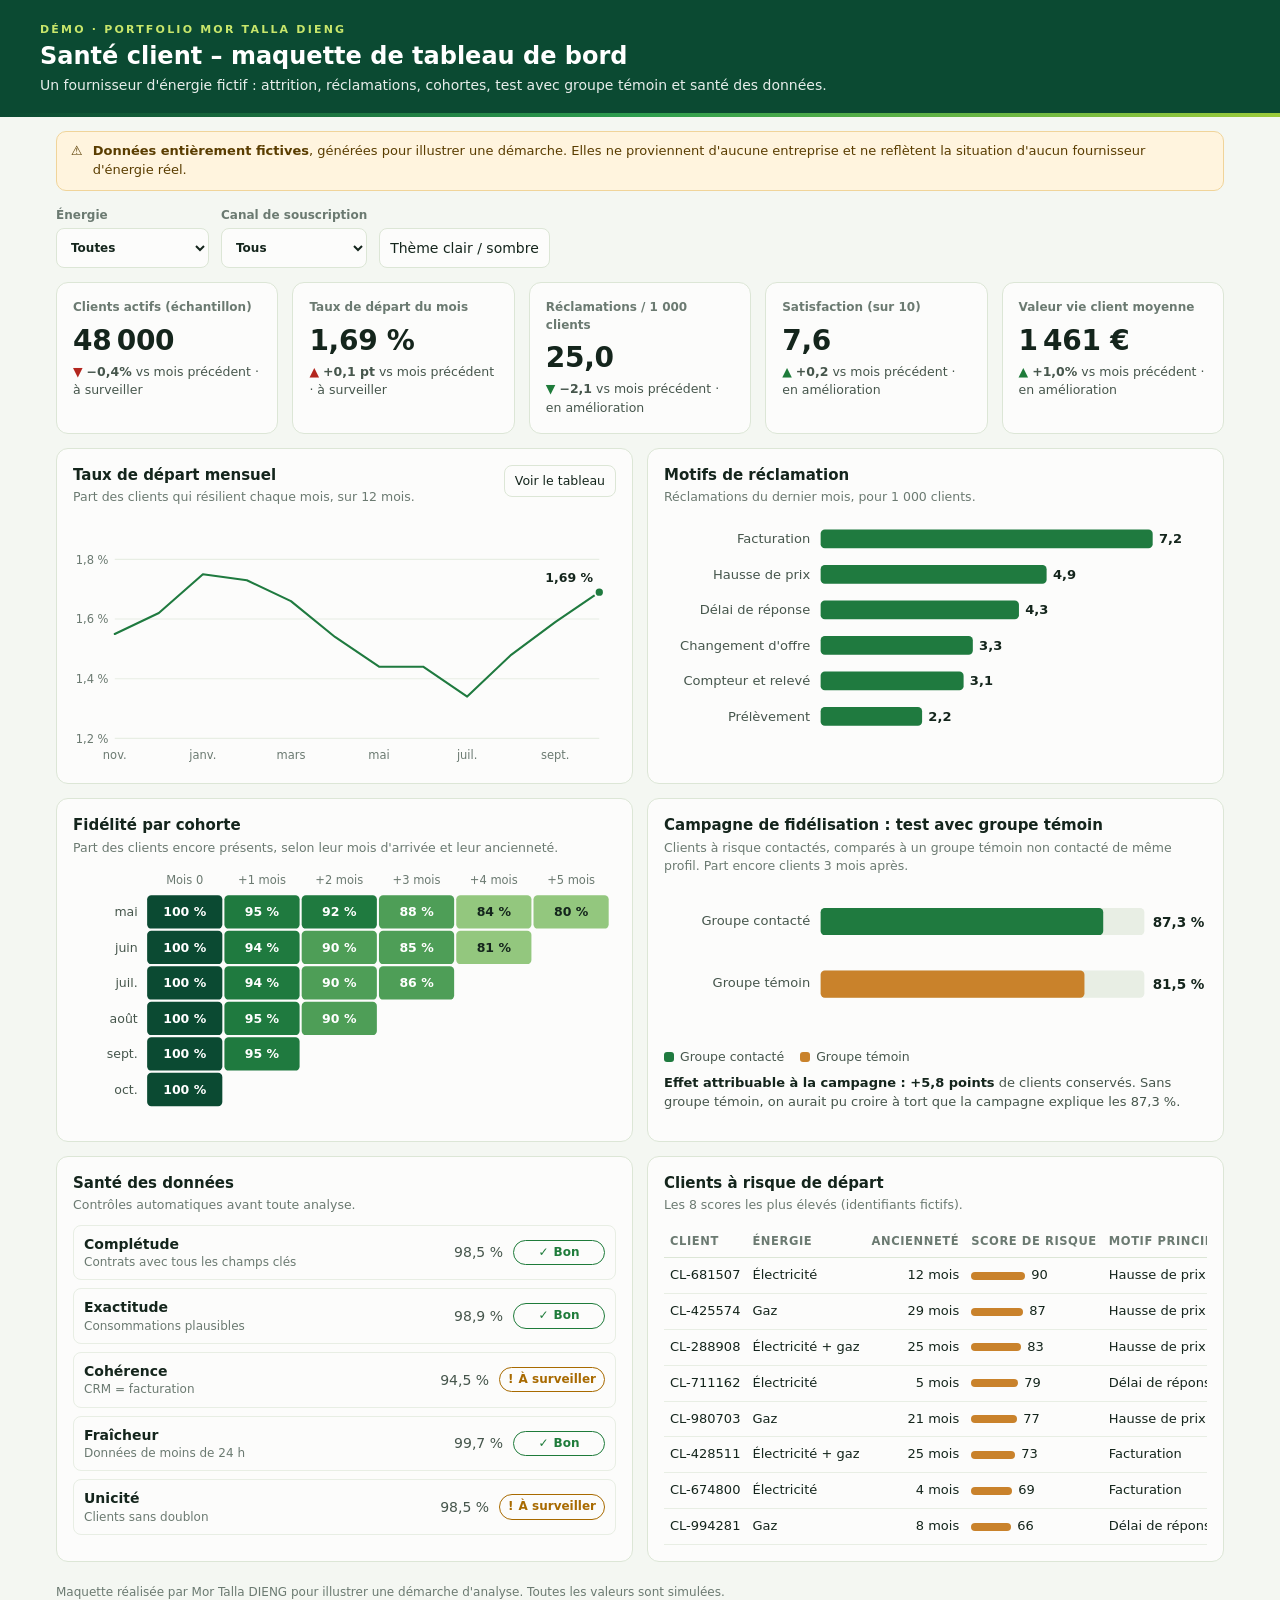
==== sante-client.html @ a7ab8a66 "Add files via upload" ====
<!doctype html>
<html lang="fr">
<head>
<meta charset="utf-8">
<meta name="viewport" content="width=device-width, initial-scale=1">
<title>Santé client – démo | Mor Talla DIENG</title>
<style>
:root{
  --bg:#F4F7F2;--surface:#FCFCFB;--ink:#14251C;--ink2:#46564C;--muted:#6B7A71;--line:#DCE6D6;--grid:#E8EEE4;
  --brand:#0B4A32;--brand2:#1F7A3F;--lime:#9CCB3B;--s1:#1F7A3F;--s2:#C9822B;
  --good:#1E7B3A;--warn:#A86A00;--crit:#B3261E;
  --seq0:#EEF6E6;--seq1:#C9E4B4;--seq2:#93C77E;--seq3:#4E9E57;--seq4:#1F7A3F;--seq5:#0B4A32;
}
@media (prefers-color-scheme: dark){
  :root:not([data-theme="light"]){
    --bg:#0E1712;--surface:#15211A;--ink:#E7EFE9;--ink2:#B9C7BE;--muted:#93A399;--line:#2A3A30;--grid:#223028;
    --brand:#0B4A32;--brand2:#5FB673;--s1:#5FB673;--s2:#E0A050;
    --good:#6CC685;--warn:#E3A93F;--crit:#F07A70;
    --seq0:#1B2A21;--seq1:#20452D;--seq2:#2B6A3D;--seq3:#3F8F52;--seq4:#68B677;--seq5:#A6DA9F;
  }
}
:root[data-theme="dark"]{
  --bg:#0E1712;--surface:#15211A;--ink:#E7EFE9;--ink2:#B9C7BE;--muted:#93A399;--line:#2A3A30;--grid:#223028;
  --brand:#0B4A32;--brand2:#5FB673;--s1:#5FB673;--s2:#E0A050;
  --good:#6CC685;--warn:#E3A93F;--crit:#F07A70;
  --seq0:#1B2A21;--seq1:#20452D;--seq2:#2B6A3D;--seq3:#3F8F52;--seq4:#68B677;--seq5:#A6DA9F;
}
*{box-sizing:border-box}
body{margin:0;background:var(--bg);color:var(--ink);font-family:Inter,system-ui,-apple-system,"Segoe UI",sans-serif;font-size:14px;line-height:1.45}
header{background:var(--brand);color:#fff;padding:22px 16px 18px;position:relative}
header:after{content:"";position:absolute;left:0;right:0;bottom:-4px;height:4px;background:linear-gradient(90deg,#0B4A32,#2E9E4F 50%,#9CCB3B)}
.wrap{max-width:1200px;margin:0 auto;padding:0 16px}
header .wrap{padding:0}
.kick{font-size:11px;letter-spacing:.2em;text-transform:uppercase;color:#C8E66B;font-weight:600}
h1{margin:4px 0 4px;font-size:24px;line-height:1.2}
.sub{opacity:.9;font-size:14px}
.demo{margin:18px auto 0;background:#FFF4DE;color:#5A3D00;border:1px solid #F0D49A;border-radius:10px;padding:10px 14px;font-size:13px;display:flex;gap:10px;align-items:flex-start}
@media (prefers-color-scheme: dark){:root:not([data-theme="light"]) .demo{background:#3A2C10;color:#F5DDB0;border-color:#6B5321}}
:root[data-theme="dark"] .demo{background:#3A2C10;color:#F5DDB0;border-color:#6B5321}
.filters{display:flex;flex-wrap:wrap;gap:12px;align-items:flex-end;margin:16px 0 4px}
.filters label{display:flex;flex-direction:column;gap:4px;font-size:12px;color:var(--muted);font-weight:600}
select,button{font:inherit;color:var(--ink);background:var(--surface);border:1px solid var(--line);border-radius:8px;padding:8px 10px;min-height:40px}
button{cursor:pointer}
button:hover{border-color:var(--brand2)}
.grid{display:grid;gap:14px;margin-top:14px}
.tiles{grid-template-columns:repeat(auto-fit,minmax(180px,1fr))}
.two{grid-template-columns:repeat(auto-fit,minmax(min(100%,460px),1fr))}
.card{background:var(--surface);border:1px solid var(--line);border-radius:12px;padding:16px;min-width:0}
.card h2{font-size:15px;margin:0 0 2px}
.card .desc{font-size:12.5px;color:var(--muted);margin:0 0 10px}
.tile .lab{font-size:12px;color:var(--muted);font-weight:600}
.tile .val{font-size:28px;font-weight:750;margin:4px 0 2px;letter-spacing:-.01em}
.tile .delta{font-size:12.5px;color:var(--ink2)}
.tile .delta b{font-weight:700}
.chart{position:relative;width:100%}
svg{display:block;width:100%;height:auto;overflow:visible}
.axis text{fill:var(--muted);font-size:11px}
.gridline{stroke:var(--grid);stroke-width:1}
.tip{position:absolute;pointer-events:none;background:var(--ink);color:var(--surface);border-radius:8px;padding:7px 9px;font-size:12px;line-height:1.35;white-space:nowrap;opacity:0;transition:opacity .08s;z-index:5}
.tip b{font-weight:700}
.legend{display:flex;gap:16px;flex-wrap:wrap;font-size:12.5px;color:var(--ink2);margin-top:6px}
.sw{display:inline-block;width:10px;height:10px;border-radius:3px;margin-right:6px;vertical-align:-1px}
table{width:100%;border-collapse:collapse;font-size:13px}
th{text-align:left;font-size:11.5px;text-transform:uppercase;letter-spacing:.05em;color:var(--muted);border-bottom:1px solid var(--line);padding:8px 6px}
td{border-bottom:1px solid var(--grid);padding:8px 6px;white-space:nowrap}
th{white-space:nowrap}
td.num,th.num{text-align:right;font-variant-numeric:tabular-nums}
.scroll{overflow-x:auto}
.health{display:flex;flex-direction:column;gap:8px}
.hrow{display:flex;align-items:center;gap:10px;padding:8px 10px;border:1px solid var(--grid);border-radius:8px}
.hrow .name{flex:1;font-weight:600}
.hrow .score{font-variant-numeric:tabular-nums;color:var(--ink2);min-width:56px;text-align:right}
.badge{display:inline-flex;align-items:center;gap:5px;font-size:12px;font-weight:700;padding:3px 8px;border-radius:999px;border:1px solid currentColor;min-width:92px;justify-content:center}
.b-good{color:var(--good)}.b-warn{color:var(--warn)}.b-crit{color:var(--crit)}
.risk{display:inline-block;height:8px;border-radius:4px;background:var(--s2);vertical-align:middle;margin-right:6px}
.result{font-size:13px;color:var(--ink2);margin-top:8px}
.result b{color:var(--ink)}
footer{color:var(--muted);font-size:12px;margin:22px auto 28px}
.toggle{font-size:12.5px;padding:4px 10px;min-height:32px}
.hide{display:none}
.row-head{display:flex;justify-content:space-between;align-items:flex-start;gap:10px}
</style>
</head>
<body>
<header><div class="wrap">
  <div class="kick">Démo · Portfolio Mor Talla DIENG</div>
  <h1>Santé client – maquette de tableau de bord</h1>
  <div class="sub">Un fournisseur d'énergie fictif : attrition, réclamations, cohortes, test avec groupe témoin et santé des données.</div>
</div></header>

<div class="wrap">
  <div class="demo" role="note"><span aria-hidden="true">⚠</span><span><b>Données entièrement fictives</b>, générées pour illustrer une démarche. Elles ne proviennent d'aucune entreprise et ne reflètent la situation d'aucun fournisseur d'énergie réel.</span></div>

  <div class="filters">
    <label>Énergie
      <select id="fEnergie"><option value="all">Toutes</option><option value="elec">Électricité</option><option value="gaz">Gaz</option><option value="dual">Électricité + gaz</option></select>
    </label>
    <label>Canal de souscription
      <select id="fCanal"><option value="all">Tous</option><option value="web">Web</option><option value="tel">Téléphone</option><option value="part">Partenaires</option></select>
    </label>
    <button id="themeBtn" type="button" aria-label="Changer de thème">Thème clair / sombre</button>
  </div>

  <div class="grid tiles" id="tiles"></div>

  <div class="grid two">
    <div class="card">
      <div class="row-head"><div><h2>Taux de départ mensuel</h2><p class="desc">Part des clients qui résilient chaque mois, sur 12 mois.</p></div>
      <button class="toggle" type="button" id="tblBtn">Voir le tableau</button></div>
      <div class="chart" id="cLine"></div>
      <div class="scroll hide" id="tLine"></div>
    </div>
    <div class="card">
      <h2>Motifs de réclamation</h2><p class="desc">Réclamations du dernier mois, pour 1 000 clients.</p>
      <div class="chart" id="cBar"></div>
    </div>
  </div>

  <div class="grid two">
    <div class="card">
      <h2>Fidélité par cohorte</h2><p class="desc">Part des clients encore présents, selon leur mois d'arrivée et leur ancienneté.</p>
      <div class="chart" id="cCohort"></div>
    </div>
    <div class="card">
      <h2>Campagne de fidélisation : test avec groupe témoin</h2><p class="desc">Clients à risque contactés, comparés à un groupe témoin non contacté de même profil. Part encore clients 3 mois après.</p>
      <div class="chart" id="cTest"></div>
      <div class="legend"><span><span class="sw" style="background:var(--s1)"></span>Groupe contacté</span><span><span class="sw" style="background:var(--s2)"></span>Groupe témoin</span></div>
      <p class="result" id="testResult"></p>
    </div>
  </div>

  <div class="grid two">
    <div class="card">
      <h2>Santé des données</h2><p class="desc">Contrôles automatiques avant toute analyse.</p>
      <div class="health" id="health"></div>
    </div>
    <div class="card">
      <h2>Clients à risque de départ</h2><p class="desc">Les 8 scores les plus élevés (identifiants fictifs).</p>
      <div class="scroll" id="risk"></div>
    </div>
  </div>

  <footer>Maquette réalisée par Mor Talla DIENG pour illustrer une démarche d'analyse. Toutes les valeurs sont simulées.</footer>
</div>

<div class="tip" id="tip" role="status" aria-live="polite"></div>

<script>
(function(){
  // ---------- Données fictives, déterministes ----------
  function rng(seed){return function(){seed=(seed*16807)%2147483647;return (seed-1)/2147483646;};}
  var MONTHS=['nov.','déc.','janv.','févr.','mars','avr.','mai','juin','juil.','août','sept.','oct.'];
  var EN={all:{n:1,ch:1},elec:{n:.62,ch:.92},gaz:{n:.21,ch:1.18},dual:{n:.17,ch:.78}};
  var CA={all:{n:1,ch:1},web:{n:.55,ch:1.12},tel:{n:.3,ch:.9},part:{n:.15,ch:1.05}};
  var MOTIFS=['Facturation','Hausse de prix','Délai de réponse','Compteur et relevé','Changement d\'offre','Prélèvement'];
  var fmt=function(v,d){return v.toLocaleString('fr-FR',{minimumFractionDigits:d||0,maximumFractionDigits:d||0});};

  function build(e,c){
    var key=(e+c).split('').reduce(function(a,ch){return a+ch.charCodeAt(0);},7);
    var r=rng(key*97+13);
    var k=EN[e].ch*CA[c].ch, n=Math.round(48000*EN[e].n*CA[c].n);
    var churn=MONTHS.map(function(m,i){return +(1.55*k+Math.sin(i/1.7)*.18+(i>8?.12:0)+(r()-.5)*.14).toFixed(2);});
    var mot=MOTIFS.map(function(m,i){return {m:m,v:+((6.2-i*.85)*(.85+r()*.35)*k).toFixed(1)};}).sort(function(a,b){return b.v-a.v;});
    var cohorts=[];
    for(var ci=0;ci<6;ci++){var row=[],ret=100;for(var a=0;a<6;a++){if(ci+a>5){row.push(null);continue;} if(a>0) ret-= (3.2+r()*1.6)*k*(a===1?1.4:1); row.push(Math.round(ret));}cohorts.push({lab:MONTHS[6+ci],row:row});}
    var ctl=+(80.5-(k-1)*8+(r()-.5)*2).toFixed(1), tgt=+(ctl+4.2+r()*2.2).toFixed(1);
    var health=[
      {name:'Complétude',d:'Contrats avec tous les champs clés',v:98.7-r()*1.2,t:[97,93]},
      {name:'Exactitude',d:'Consommations plausibles',v:99.4-r()*.6,t:[98,95]},
      {name:'Cohérence',d:'CRM = facturation',v:95.1-r()*3,t:[97,93]},
      {name:'Fraîcheur',d:'Données de moins de 24 h',v:99.9-r()*.3,t:[99,95]},
      {name:'Unicité',d:'Clients sans doublon',v:99.2-r()*.8,t:[99.5,98]}
    ];
    var segs=e==='all'?['Électricité','Gaz','Électricité + gaz']:[{elec:'Électricité',gaz:'Gaz',dual:'Électricité + gaz'}[e]];
    var risk=[];for(var i=0;i<8;i++){risk.push({id:'CL-'+(100000+Math.floor(r()*899999)),seg:segs[i%segs.length],anc:2+Math.floor(r()*30),s:Math.round(91-i*3.4-r()*2),m:mot[Math.floor(r()*3)].m});}
    var sat=+(7.6-(k-1)*1.6+(r()-.5)*.2).toFixed(1);
    var vvc=Math.round(1480/k+(r()-.5)*60);
    return {n:n,churn:churn,mot:mot,cohorts:cohorts,ctl:ctl,tgt:tgt,health:health,risk:risk,sat:sat,vvc:vvc,
      prev:{churn:churn[10],recl:mot.reduce(function(a,b){return a+b.v;},0)*(1.04+r()*.05),sat:sat-.1-r()*.2,vvc:vvc*(.98+r()*.03),n:n*(.995+r()*.01)}};
  }

  // ---------- Infobulle ----------
  var tip=document.getElementById('tip');
  function showTip(html,ev){tip.innerHTML=html;tip.style.opacity=1;var x=ev.pageX+14,y=ev.pageY+14,w=tip.offsetWidth;if(x+w>window.scrollX+document.documentElement.clientWidth-8)x=ev.pageX-w-14;tip.style.left=x+'px';tip.style.top=y+'px';}
  function hideTip(){tip.style.opacity=0;}
  function el(t,a){var e=document.createElementNS('http://www.w3.org/2000/svg',t);for(var k in a)e.setAttribute(k,a[k]);return e;}
  function cssv(n){return getComputedStyle(document.documentElement).getPropertyValue(n).trim();}

  // ---------- Tuiles ----------
  function tiles(d){
    var recl=d.mot.reduce(function(a,b){return a+b.v;},0), last=d.churn[11];
    var T=[
      {l:'Clients actifs (échantillon)',v:fmt(d.n),dv:(d.n-d.prev.n)/d.prev.n*100,u:'%',good:true},
      {l:'Taux de départ du mois',v:fmt(last,2)+' %',dv:last-d.prev.churn,u:' pt',good:false},
      {l:'Réclamations / 1 000 clients',v:fmt(recl,1),dv:recl-d.prev.recl,u:'',good:false},
      {l:'Satisfaction (sur 10)',v:fmt(d.sat,1),dv:d.sat-d.prev.sat,u:'',good:true},
      {l:'Valeur vie client moyenne',v:fmt(d.vvc)+' €',dv:(d.vvc-d.prev.vvc)/d.prev.vvc*100,u:'%',good:true}
    ];
    document.getElementById('tiles').innerHTML=T.map(function(t){
      var up=t.dv>=0, better=(up===t.good), sign=up?'+':'−', arrow=up?'▲':'▼';
      return '<div class="card tile"><div class="lab">'+t.l+'</div><div class="val">'+t.v+'</div><div class="delta"><span style="color:var('+(better?'--good':'--crit')+')" aria-hidden="true">'+arrow+'</span> <b>'+sign+fmt(Math.abs(t.dv),t.u===''?1:1)+t.u+'</b> vs mois précédent · '+(better?'en amélioration':'à surveiller')+'</div></div>';
    }).join('');
  }

  // ---------- Courbe ----------
  function line(d){
    var box=document.getElementById('cLine');box.innerHTML='';
    var W=520,H=240,m={l:40,r:16,t:12,b:28},iw=W-m.l-m.r,ih=H-m.t-m.b;
    var mn=Math.floor(Math.min.apply(0,d.churn)*10-1)/10,mx=Math.ceil(Math.max.apply(0,d.churn)*10+1)/10;
    var x=function(i){return m.l+i*iw/11;},y=function(v){return m.t+ih-(v-mn)/(mx-mn)*ih;};
    var s=el('svg',{viewBox:'0 0 '+W+' '+H,role:'img','aria-label':'Taux de départ mensuel sur 12 mois'});
    var g=el('g',{class:'axis'});
    var stp=(mx-mn)>0.6?0.2:0.1;for(var v=Math.ceil(mn/stp-1e-9)*stp;v<=mx+1e-9;v+=stp){var yy=y(v);g.appendChild(el('line',{x1:m.l,x2:W-m.r,y1:yy,y2:yy,class:'gridline'}));var tt=el('text',{x:m.l-6,y:yy+4,'text-anchor':'end'});tt.textContent=fmt(v,1)+' %';g.appendChild(tt);}
    MONTHS.forEach(function(mo,i){if(i%2)return;var tt=el('text',{x:x(i),y:H-8,'text-anchor':'middle'});tt.textContent=mo;g.appendChild(tt);});
    s.appendChild(g);
    var p=d.churn.map(function(v,i){return (i?'L':'M')+x(i).toFixed(1)+' '+y(v).toFixed(1);}).join(' ');
    s.appendChild(el('path',{d:p,fill:'none',stroke:'var(--s1)','stroke-width':2,'stroke-linejoin':'round','stroke-linecap':'round'}));
    var last=el('circle',{cx:x(11),cy:y(d.churn[11]),r:4.5,fill:'var(--s1)',stroke:'var(--surface)','stroke-width':2});s.appendChild(last);
    var lab=el('text',{x:x(11)-6,y:y(d.churn[11])-10,'text-anchor':'end',fill:'var(--ink)','font-size':12,'font-weight':700});lab.textContent=fmt(d.churn[11],2)+' %';s.appendChild(lab);
    var cross=el('line',{y1:m.t,y2:m.t+ih,stroke:'var(--muted)','stroke-width':1,'stroke-dasharray':'3 3',opacity:0});s.appendChild(cross);
    var dot=el('circle',{r:5,fill:'var(--s1)',stroke:'var(--surface)','stroke-width':2,opacity:0});s.appendChild(dot);
    var hit=el('rect',{x:m.l,y:m.t,width:iw,height:ih,fill:'transparent'});s.appendChild(hit);
    hit.addEventListener('mousemove',function(ev){var pt=s.createSVGPoint();pt.x=ev.clientX;pt.y=ev.clientY;var loc=pt.matrixTransform(s.getScreenCTM().inverse());var i=Math.max(0,Math.min(11,Math.round((loc.x-m.l)/(iw/11))));cross.setAttribute('x1',x(i));cross.setAttribute('x2',x(i));cross.setAttribute('opacity',1);dot.setAttribute('cx',x(i));dot.setAttribute('cy',y(d.churn[i]));dot.setAttribute('opacity',1);showTip('<b>'+MONTHS[i]+'</b><br>Taux de départ : '+fmt(d.churn[i],2)+' %',ev);});
    hit.addEventListener('mouseleave',function(){cross.setAttribute('opacity',0);dot.setAttribute('opacity',0);hideTip();});
    box.appendChild(s);
    document.getElementById('tLine').innerHTML='<table><thead><tr><th>Mois</th><th class="num">Taux de départ</th></tr></thead><tbody>'+MONTHS.map(function(mo,i){return '<tr><td>'+mo+'</td><td class="num">'+fmt(d.churn[i],2)+' %</td></tr>';}).join('')+'</tbody></table>';
  }

  // ---------- Barres horizontales ----------
  function bars(d){
    var box=document.getElementById('cBar');box.innerHTML='';
    var W=520,rowH=34,m={l:150,r:52,t:4},H=m.t+rowH*d.mot.length,iw=W-m.l-m.r,mx=d.mot[0].v;
    var s=el('svg',{viewBox:'0 0 '+W+' '+H,role:'img','aria-label':'Motifs de réclamation pour 1 000 clients'});
    d.mot.forEach(function(o,i){
      var yy=m.t+i*rowH,bw=Math.max(2,o.v/mx*iw);
      var t=el('text',{x:m.l-10,y:yy+rowH/2+4,'text-anchor':'end',fill:'var(--ink2)','font-size':12.5});t.textContent=o.m;s.appendChild(t);
      s.appendChild(el('rect',{x:m.l,y:yy+8,width:bw,height:rowH-16,rx:4,fill:'var(--s1)'}));
      var v=el('text',{x:m.l+bw+6,y:yy+rowH/2+4,fill:'var(--ink)','font-size':12.5,'font-weight':600});v.textContent=fmt(o.v,1);s.appendChild(v);
      var h=el('rect',{x:0,y:yy,width:W,height:rowH,fill:'transparent'});
      h.addEventListener('mousemove',function(ev){showTip('<b>'+o.m+'</b><br>'+fmt(o.v,1)+' réclamations pour 1 000 clients',ev);});h.addEventListener('mouseleave',hideTip);s.appendChild(h);
    });
    box.appendChild(s);
  }

  // ---------- Cohortes ----------
  function cohort(d){
    var box=document.getElementById('cCohort');box.innerHTML='';
    var W=520,m={l:70,t:26,r:6,b:6},cw=(W-m.l-m.r)/6,ch=34,H=m.t+ch*6+m.b;
    var steps=['--seq0','--seq1','--seq2','--seq3','--seq4','--seq5'];
    var s=el('svg',{viewBox:'0 0 '+W+' '+H,role:'img','aria-label':'Fidélité par cohorte mensuelle'});
    for(var a=0;a<6;a++){var t=el('text',{x:m.l+a*cw+cw/2,y:16,'text-anchor':'middle',fill:'var(--muted)','font-size':11});t.textContent=a===0?'Mois 0':'+'+a+' mois';s.appendChild(t);}
    d.cohorts.forEach(function(c,ci){
      var t=el('text',{x:m.l-8,y:m.t+ci*ch+ch/2+4,'text-anchor':'end',fill:'var(--ink2)','font-size':12});t.textContent=c.lab;s.appendChild(t);
      c.row.forEach(function(v,a){if(v===null)return;
        var idx=Math.max(0,Math.min(5,Math.round((v-70)/6)));
        var rc=el('rect',{x:m.l+a*cw+1,y:m.t+ci*ch+1,width:cw-2,height:ch-2,rx:4,fill:'var('+steps[idx]+')'});s.appendChild(rc);
        var tx=el('text',{x:m.l+a*cw+cw/2,y:m.t+ci*ch+ch/2+4,'text-anchor':'middle','font-size':12,'font-weight':600,fill:idx>=3?'#FFFFFF':'var(--ink)'});tx.textContent=v+' %';s.appendChild(tx);
        rc.addEventListener('mousemove',function(ev){showTip('<b>Cohorte '+c.lab+'</b><br>'+(a===0?'Mois d\'arrivée':'Après '+a+' mois')+' : '+v+' % encore clients',ev);});rc.addEventListener('mouseleave',hideTip);
      });
    });
    box.appendChild(s);
  }

  // ---------- Test groupe témoin ----------
  function test(d){
    var box=document.getElementById('cTest');box.innerHTML='';
    var W=520,H=150,m={l:150,r:60,t:10},iw=W-m.l-m.r,rows=[{l:'Groupe contacté',v:d.tgt,c:'var(--s1)'},{l:'Groupe témoin',v:d.ctl,c:'var(--s2)'}];
    var s=el('svg',{viewBox:'0 0 '+W+' '+H,role:'img','aria-label':'Comparaison groupe contacté et groupe témoin'});
    rows.forEach(function(o,i){var yy=m.t+i*60,bw=o.v/100*iw;
      var t=el('text',{x:m.l-10,y:yy+28,'text-anchor':'end',fill:'var(--ink2)','font-size':12.5});t.textContent=o.l;s.appendChild(t);
      s.appendChild(el('rect',{x:m.l,y:yy+12,width:iw,height:26,rx:4,fill:'var(--grid)'}));
      var b=el('rect',{x:m.l,y:yy+12,width:bw,height:26,rx:4,fill:o.c});s.appendChild(b);
      var v=el('text',{x:m.l+iw+8,y:yy+30,fill:'var(--ink)','font-size':13,'font-weight':700});v.textContent=fmt(o.v,1)+' %';s.appendChild(v);
      b.addEventListener('mousemove',function(ev){showTip('<b>'+o.l+'</b><br>'+fmt(o.v,1)+' % encore clients à 3 mois',ev);});b.addEventListener('mouseleave',hideTip);
    });
    box.appendChild(s);
    var gain=d.tgt-d.ctl;
    document.getElementById('testResult').innerHTML='<b>Effet attribuable à la campagne : +'+fmt(gain,1)+' points</b> de clients conservés. Sans groupe témoin, on aurait pu croire à tort que la campagne explique les '+fmt(d.tgt,1)+' %.';
  }

  // ---------- Santé des données ----------
  function health(d){
    document.getElementById('health').innerHTML=d.health.map(function(h){
      var st=h.v>=h.t[0]?['b-good','✓','Bon']:h.v>=h.t[1]?['b-warn','!','À surveiller']:['b-crit','✕','Critique'];
      return '<div class="hrow"><div class="name">'+h.name+'<div style="font-weight:400;font-size:12px;color:var(--muted)">'+h.d+'</div></div><div class="score">'+fmt(h.v,1)+' %</div><span class="badge '+st[0]+'"><span aria-hidden="true">'+st[1]+'</span>'+st[2]+'</span></div>';
    }).join('');
  }

  // ---------- Clients à risque ----------
  function risk(d){
    document.getElementById('risk').innerHTML='<table><thead><tr><th>Client</th><th>Énergie</th><th class="num">Ancienneté</th><th>Score de risque</th><th>Motif principal</th></tr></thead><tbody>'+
      d.risk.map(function(c){return '<tr><td>'+c.id+'</td><td>'+c.seg+'</td><td class="num">'+c.anc+' mois</td><td><span class="risk" style="width:'+Math.round(c.s*.6)+'px"></span>'+c.s+'</td><td>'+c.m+'</td></tr>';}).join('')+'</tbody></table>';
  }

  function render(){var d=build(document.getElementById('fEnergie').value,document.getElementById('fCanal').value);tiles(d);line(d);bars(d);cohort(d);test(d);health(d);risk(d);}
  document.getElementById('fEnergie').addEventListener('change',render);
  document.getElementById('fCanal').addEventListener('change',render);
  document.getElementById('tblBtn').addEventListener('click',function(){var t=document.getElementById('tLine'),c=document.getElementById('cLine'),h=t.classList.toggle('hide');c.classList.toggle('hide',!h);this.textContent=h?'Voir le tableau':'Voir le graphique';});
  document.getElementById('themeBtn').addEventListener('click',function(){var r=document.documentElement,cur=r.getAttribute('data-theme')||(matchMedia('(prefers-color-scheme: dark)').matches?'dark':'light');r.setAttribute('data-theme',cur==='dark'?'light':'dark');});
  render();
})();
</script>
</body>
</html>
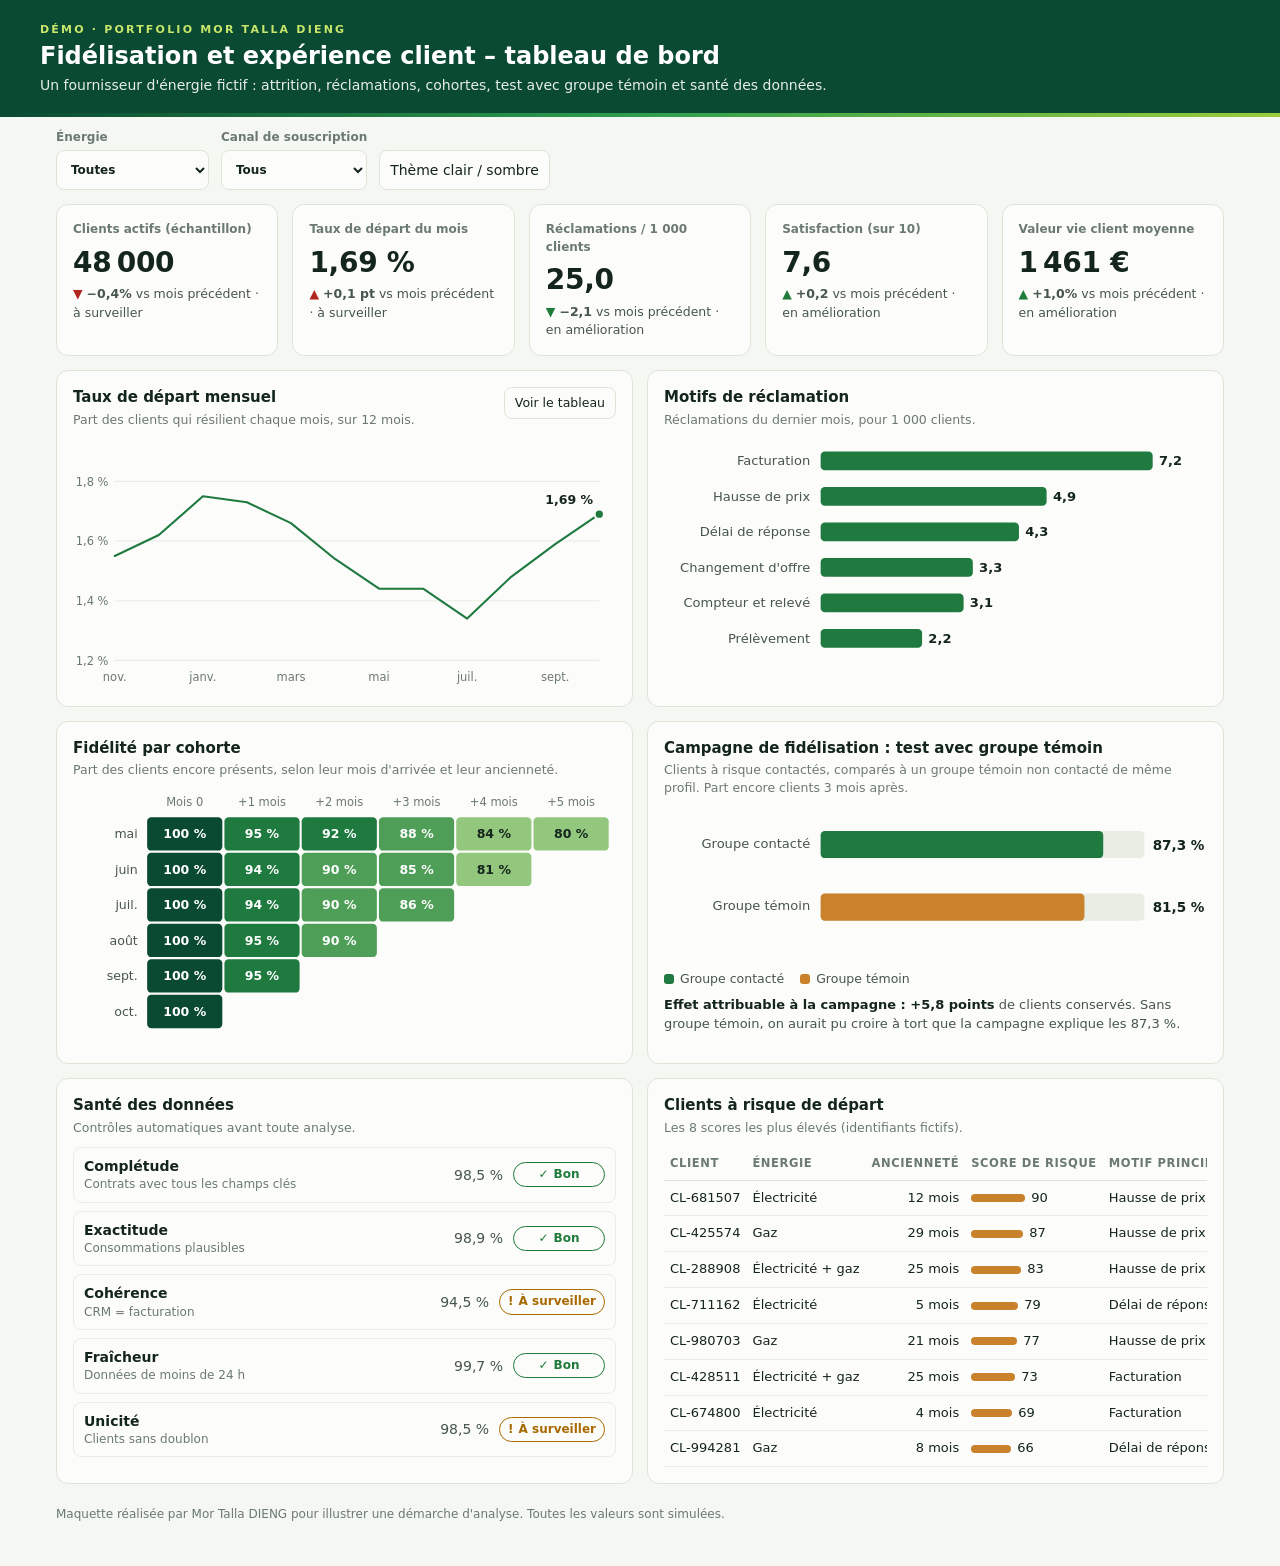
==== commit 68adb688: "Add files via upload" ====
--- a/sante-client.html
+++ b/sante-client.html
@@ -3,7 +3,7 @@
 <head>
 <meta charset="utf-8">
 <meta name="viewport" content="width=device-width, initial-scale=1">
-<title>Santé client – démo | Mor Talla DIENG</title>
+<title>Fidélisation et expérience client – démo | Mor Talla DIENG</title>
 <style>
 :root{
   --bg:#F4F7F2;--surface:#FCFCFB;--ink:#14251C;--ink2:#46564C;--muted:#6B7A71;--line:#DCE6D6;--grid:#E8EEE4;
@@ -84,12 +84,11 @@
 <body>
 <header><div class="wrap">
   <div class="kick">Démo · Portfolio Mor Talla DIENG</div>
-  <h1>Santé client – maquette de tableau de bord</h1>
+  <h1>Fidélisation et expérience client – tableau de bord</h1>
   <div class="sub">Un fournisseur d'énergie fictif : attrition, réclamations, cohortes, test avec groupe témoin et santé des données.</div>
 </div></header>
 
 <div class="wrap">
-  <div class="demo" role="note"><span aria-hidden="true">⚠</span><span><b>Données entièrement fictives</b>, générées pour illustrer une démarche. Elles ne proviennent d'aucune entreprise et ne reflètent la situation d'aucun fournisseur d'énergie réel.</span></div>
 
   <div class="filters">
     <label>Énergie
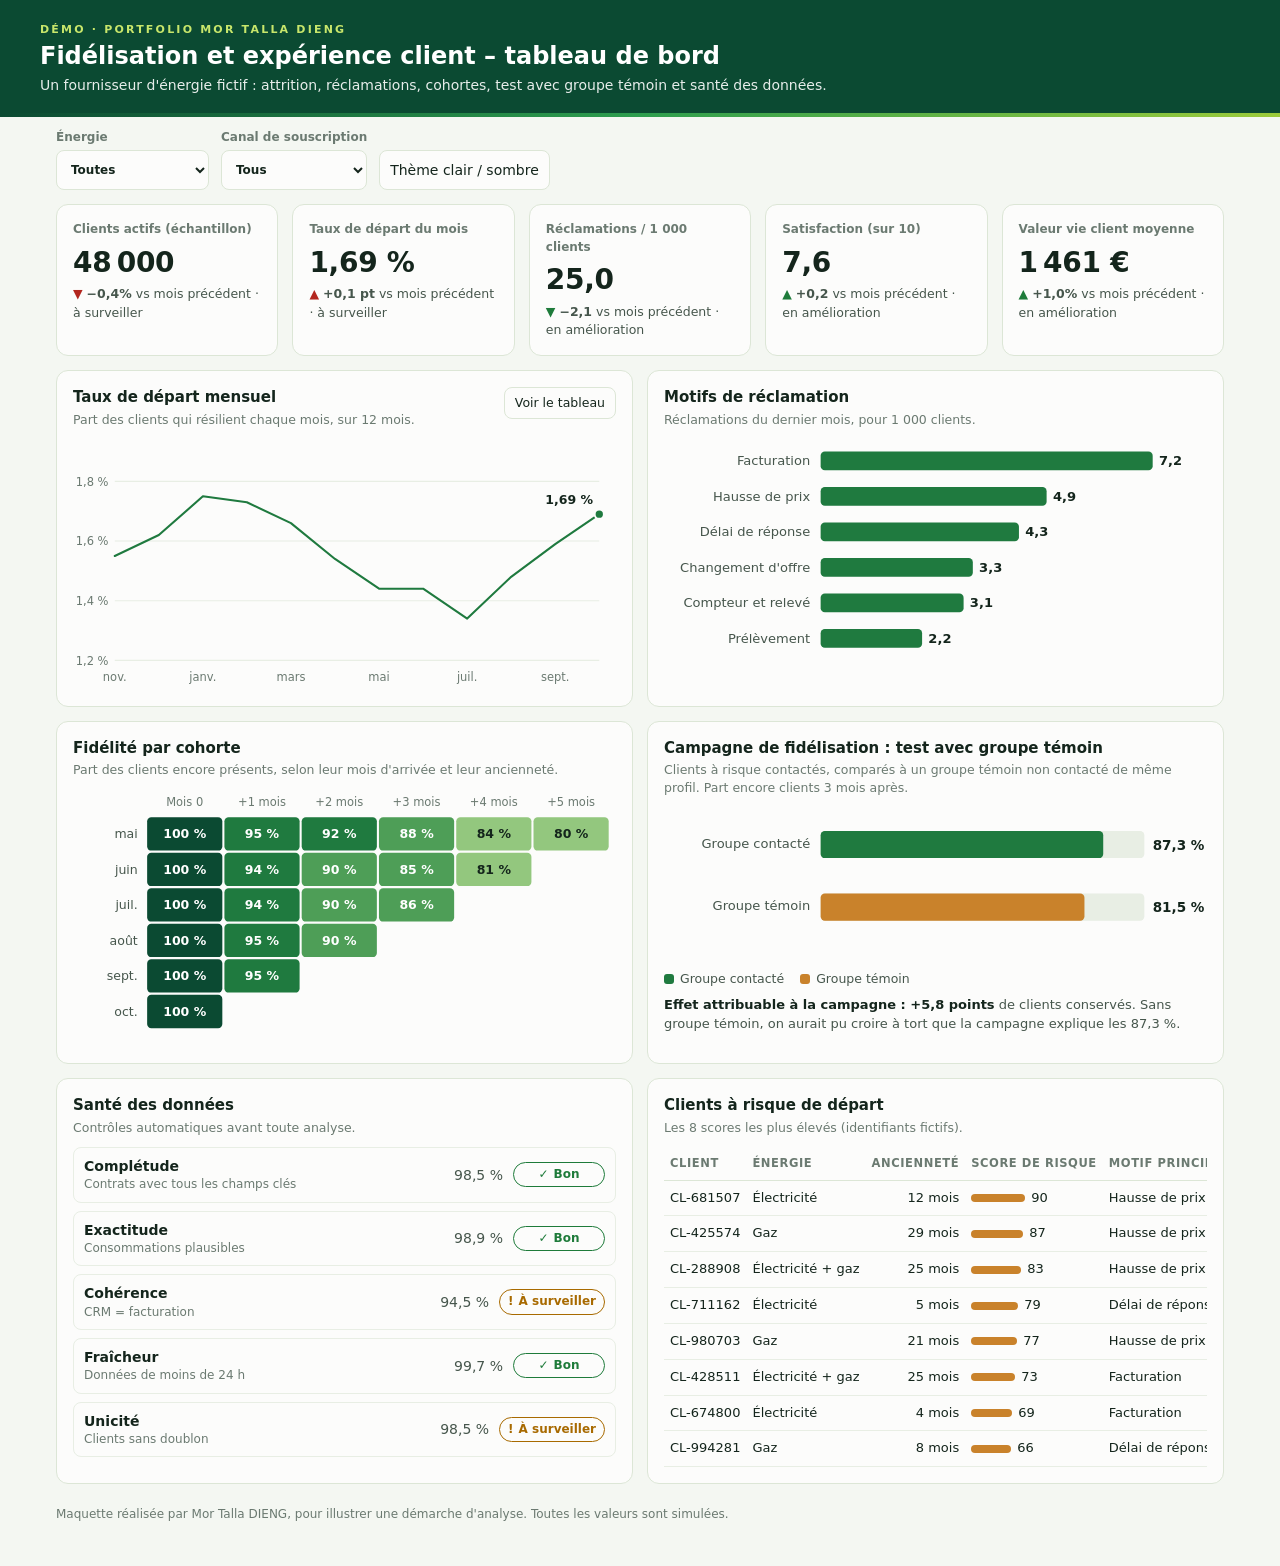
==== commit 4af4c66c: "Add files via upload" ====
--- a/sante-client.html
+++ b/sante-client.html
@@ -139,7 +139,7 @@
     </div>
   </div>
 
-  <footer>Maquette réalisée par Mor Talla DIENG pour illustrer une démarche d'analyse. Toutes les valeurs sont simulées.</footer>
+  <footer>Maquette réalisée par Mor Talla DIENG, pour illustrer une démarche d'analyse. Toutes les valeurs sont simulées.</footer>
 </div>
 
 <div class="tip" id="tip" role="status" aria-live="polite"></div>
